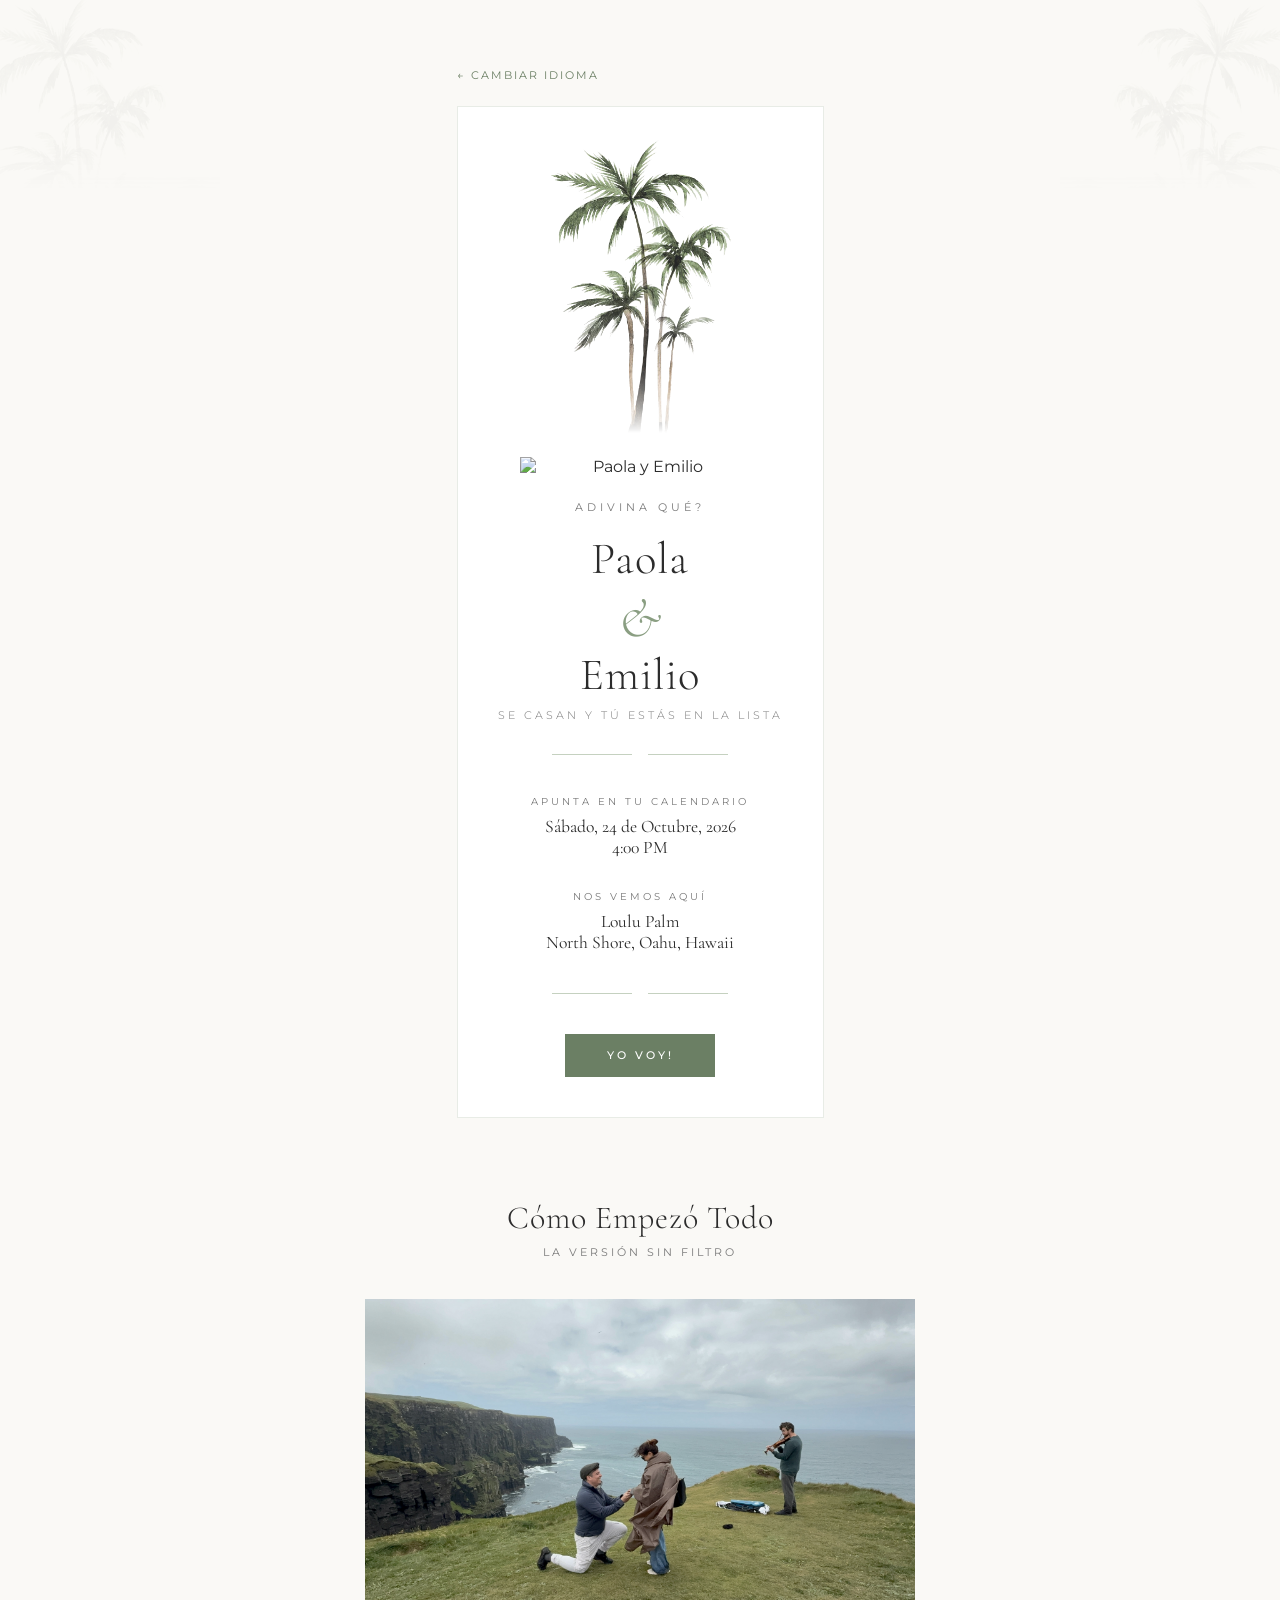
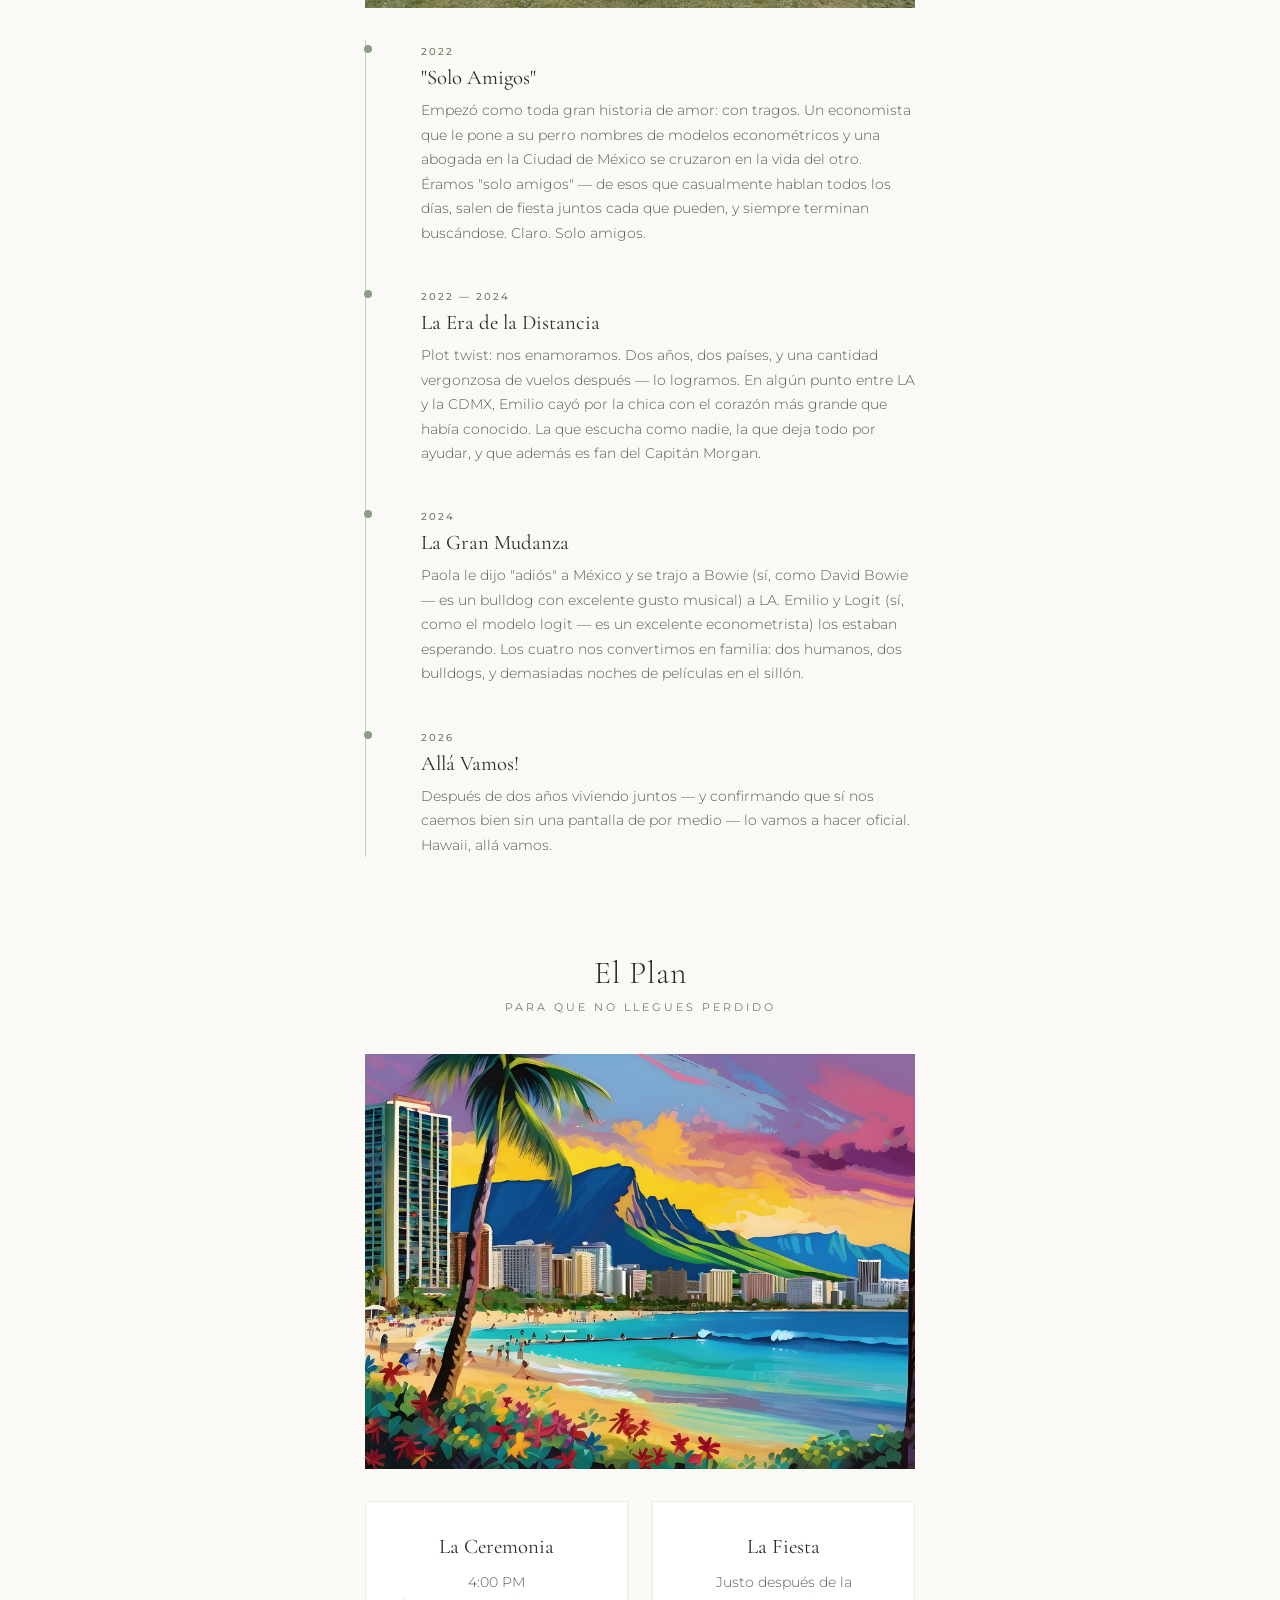
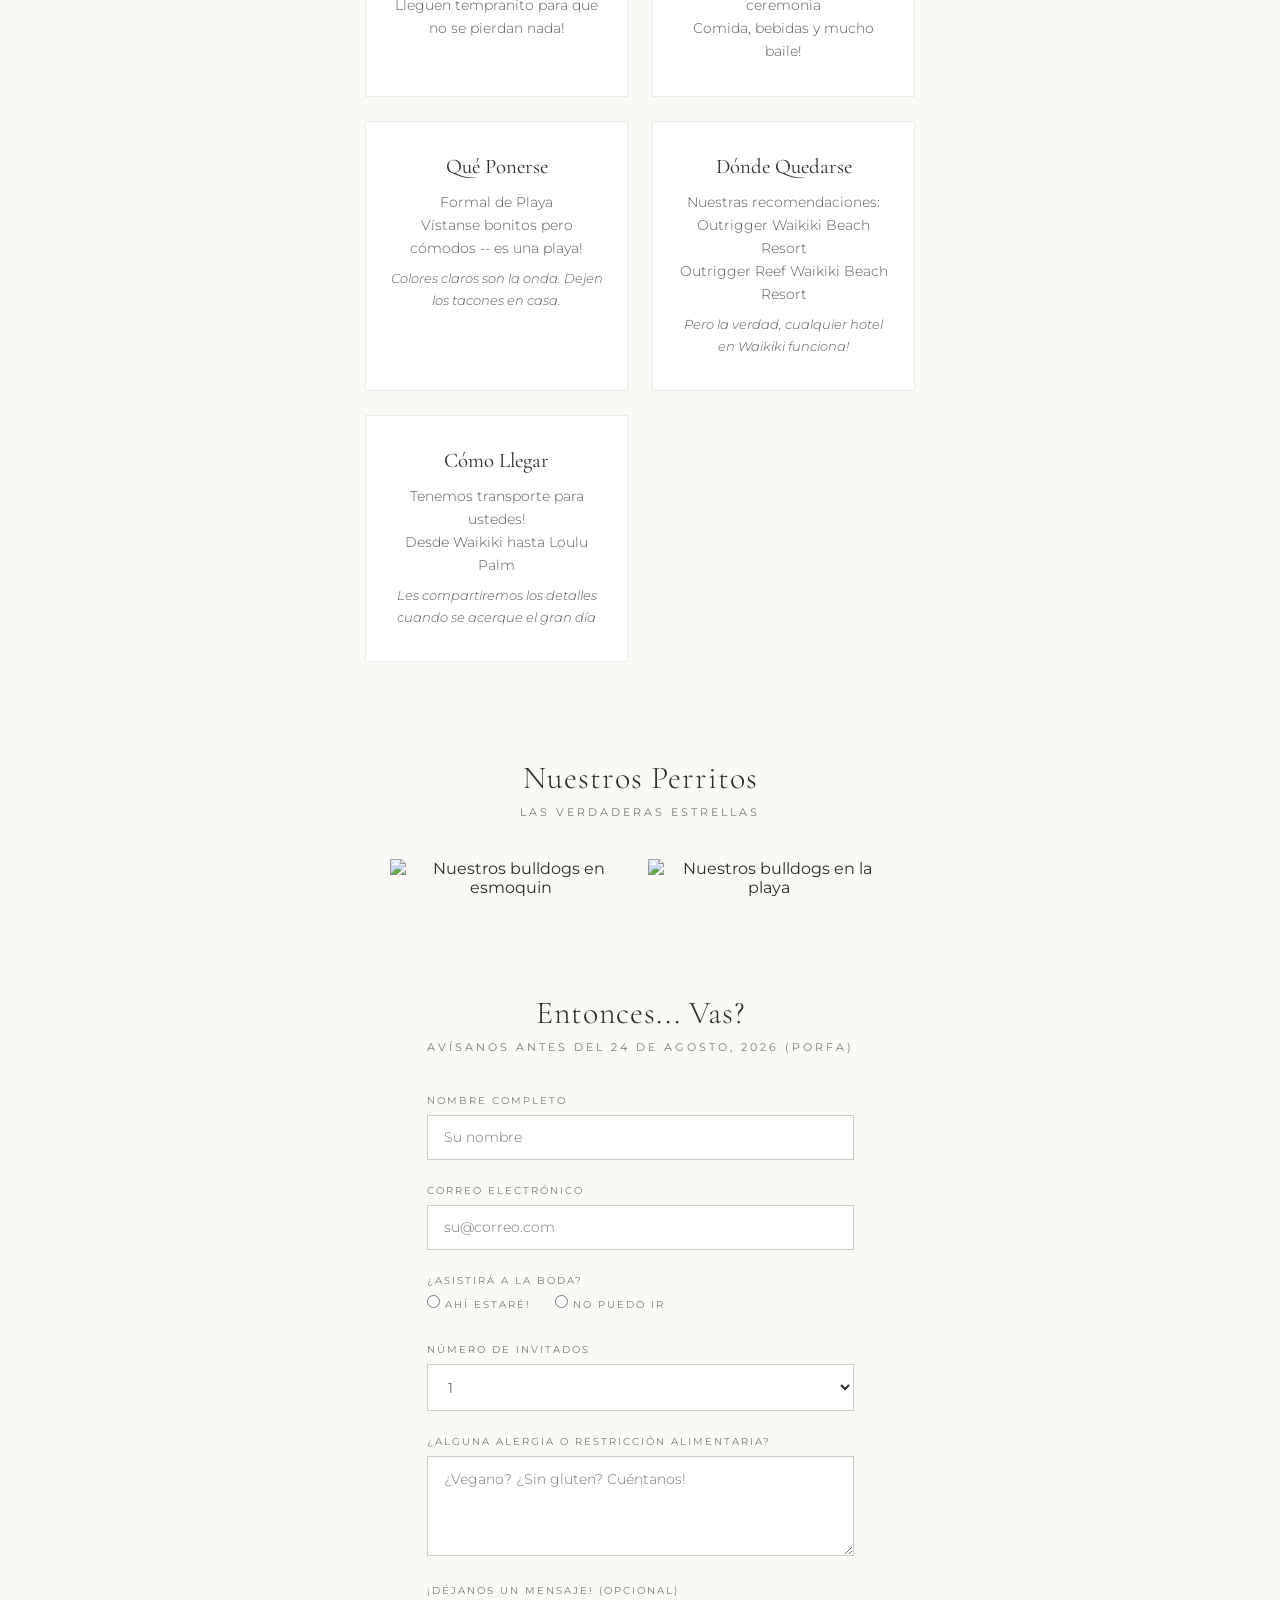
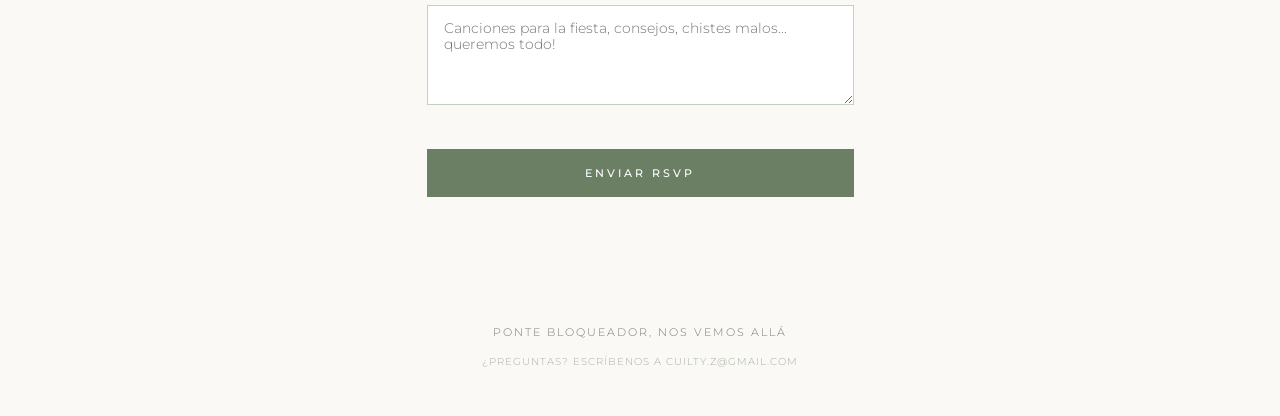
==== invitation-es.html @ c58d949c "Wedding invitation: minimalist watercolor palm redesign with story content - Redesigned all pages wi" ====
<!DOCTYPE html>
<html lang="es">
<head>
    <meta charset="UTF-8">
    <meta name="viewport" content="width=device-width, initial-scale=1.0">
    <title>Paola & Emilio - Invitación de Boda</title>
    <link rel="stylesheet" href="styles.css">
</head>
<body class="invitation-page">

    <!-- Hero Section -->
    <section class="hero">
        <div class="container">
            <a href="index.html" class="back-link">&#8592; Cambiar Idioma</a>

            <div class="invitation-card fade-in">
                <!-- Watercolor Palm Trees -->
                <div class="palm-header">
                    <img src="photos/palm-header.png" alt="" aria-hidden="true">
                </div>

                <div class="hero-photo">
                    <img src="photos/couple-hero.JPG" alt="Paola y Emilio">
                </div>

                <p class="prelude">Adivina qué?</p>

                <h1 class="names">
                    <span class="names-first">Paola</span>
                    <span class="names-ampersand">&</span>
                    <span class="names-second">Emilio</span>
                </h1>

                <p class="invite-text">se casan y tú estás en la lista</p>

                <div class="divider">
                    <span></span>
                    <span></span>
                </div>

                <div class="detail-card-inline">
                    <h3>Apunta en tu Calendario</h3>
                    <p>Sábado, 24 de Octubre, 2026</p>
                    <p>4:00 PM</p>
                </div>

                <div class="detail-card-inline">
                    <h3>Nos Vemos Aquí</h3>
                    <p>Loulu Palm</p>
                    <p>North Shore, Oahu, Hawaii</p>
                </div>

                <div class="divider">
                    <span></span>
                    <span></span>
                </div>

                <a href="#rsvp" class="btn btn-primary" style="margin-top: 1rem;">Yo voy!</a>
            </div>
        </div>
    </section>

    <!-- Our Story Section -->
    <section class="section" id="story">
        <h2 class="section-title">Cómo Empezó Todo</h2>
        <div class="section-subtitle">La Versión Sin Filtro</div>
        <div class="section-photo fade-in">
            <img src="photos/proposal-wide.JPG" alt="La Propuesta" loading="lazy">
        </div>
        <div class="story-container fade-in">
            <div class="story-timeline">
                <div class="story-item">
                    <span class="story-date">2022</span>
                    <h3>"Solo Amigos"</h3>
                    <p>Empezó como toda gran historia de amor: con tragos. Un economista que le pone a su perro nombres de modelos econométricos y una abogada en la Ciudad de México se cruzaron en la vida del otro. Éramos "solo amigos" — de esos que casualmente hablan todos los días, salen de fiesta juntos cada que pueden, y siempre terminan buscándose. Claro. Solo amigos.</p>
                </div>
                <div class="story-item">
                    <span class="story-date">2022 — 2024</span>
                    <h3>La Era de la Distancia</h3>
                    <p>Plot twist: nos enamoramos. Dos años, dos países, y una cantidad vergonzosa de vuelos después — lo logramos. En algún punto entre LA y la CDMX, Emilio cayó por la chica con el corazón más grande que había conocido. La que escucha como nadie, la que deja todo por ayudar, y que además es fan del Capitán Morgan.</p>
                </div>
                <div class="story-item">
                    <span class="story-date">2024</span>
                    <h3>La Gran Mudanza</h3>
                    <p>Paola le dijo "adiós" a México y se trajo a Bowie (sí, como David Bowie — es un bulldog con excelente gusto musical) a LA. Emilio y Logit (sí, como el modelo logit — es un excelente econometrista) los estaban esperando. Los cuatro nos convertimos en familia: dos humanos, dos bulldogs, y demasiadas noches de películas en el sillón.</p>
                </div>
                <div class="story-item">
                    <span class="story-date">2026</span>
                    <h3>Allá Vamos!</h3>
                    <p>Después de dos años viviendo juntos — y confirmando que sí nos caemos bien sin una pantalla de por medio — lo vamos a hacer oficial. Hawaii, allá vamos.</p>
                </div>
            </div>
        </div>
    </section>

    <!-- Details Section -->
    <section class="section" id="details">
        <h2 class="section-title">El Plan</h2>
        <div class="section-subtitle">Para Que No Llegues Perdido</div>
        <div class="section-photo fade-in">
            <img src="photos/waikiki-art.jpg" alt="Playa de Waikiki" loading="lazy">
        </div>

        <div class="details-grid">
            <div class="detail-card fade-in">
                <h3>La Ceremonia</h3>
                <p>4:00 PM</p>
                <p>Lleguen tempranito para que no se pierdan nada!</p>
            </div>

            <div class="detail-card fade-in">
                <h3>La Fiesta</h3>
                <p>Justo después de la ceremonia</p>
                <p>Comida, bebidas y mucho baile!</p>
            </div>

            <div class="detail-card fade-in">
                <h3>Qué Ponerse</h3>
                <p>Formal de Playa</p>
                <p>Vístanse bonitos pero cómodos -- es una playa!</p>
                <p style="margin-top: 0.5rem; font-style: italic; font-size: 0.8rem;">Colores claros son la onda. Dejen los tacones en casa.</p>
            </div>

            <div class="detail-card fade-in">
                <h3>Dónde Quedarse</h3>
                <p>Nuestras recomendaciones:</p>
                <p>Outrigger Waikiki Beach Resort</p>
                <p>Outrigger Reef Waikiki Beach Resort</p>
                <p style="margin-top: 0.5rem; font-style: italic; font-size: 0.8rem;">Pero la verdad, cualquier hotel en Waikiki funciona!</p>
            </div>

            <div class="detail-card fade-in">
                <h3>Cómo Llegar</h3>
                <p>Tenemos transporte para ustedes!</p>
                <p>Desde Waikiki hasta Loulu Palm</p>
                <p style="margin-top: 0.5rem; font-style: italic; font-size: 0.8rem;">Les compartiremos los detalles cuando se acerque el gran día</p>
            </div>
        </div>
    </section>

    <!-- Fur Babies Section -->
    <section class="section dogs-section" id="furbabies">
        <h2 class="section-title">Nuestros Perritos</h2>
        <div class="section-subtitle">Las Verdaderas Estrellas</div>
        <div class="dogs-grid fade-in">
            <div class="dogs-photo">
                <img src="photos/dogs-tuxedos.PNG" alt="Nuestros bulldogs en esmoquin" loading="lazy">
            </div>
            <div class="dogs-photo">
                <img src="photos/dogs-beach.PNG" alt="Nuestros bulldogs en la playa" loading="lazy">
            </div>
        </div>
    </section>

    <!-- RSVP Section -->
    <section class="section" id="rsvp">
        <h2 class="section-title">Entonces... Vas?</h2>
        <div class="section-subtitle">Avísanos antes del 24 de Agosto, 2026 (porfa)</div>

        <form class="rsvp-form fade-in" action="#" method="POST">
            <div class="form-group">
                <label for="name">Nombre Completo</label>
                <input type="text" id="name" name="name" required placeholder="Su nombre">
            </div>

            <div class="form-group">
                <label for="email">Correo Electrónico</label>
                <input type="email" id="email" name="email" required placeholder="su@correo.com">
            </div>

            <div class="form-group">
                <label>¿Asistirá a la boda?</label>
                <div class="radio-group">
                    <label class="radio-option">
                        <input type="radio" name="attending" value="yes" required>
                        <span>Ahí estaré!</span>
                    </label>
                    <label class="radio-option">
                        <input type="radio" name="attending" value="no" required>
                        <span>No puedo ir</span>
                    </label>
                </div>
            </div>

            <div class="form-group">
                <label for="guests">Número de Invitados</label>
                <select id="guests" name="guests">
                    <option value="1">1</option>
                    <option value="2">2</option>
                    <option value="3">3</option>
                    <option value="4">4</option>
                </select>
            </div>

            <div class="form-group">
                <label for="dietary">¿Alguna alergia o restricción alimentaria?</label>
                <textarea id="dietary" name="dietary" placeholder="¿Vegano? ¿Sin gluten? Cuéntanos!"></textarea>
            </div>

            <div class="form-group">
                <label for="message">¡Déjanos un mensaje! (Opcional)</label>
                <textarea id="message" name="message" placeholder="Canciones para la fiesta, consejos, chistes malos... queremos todo!"></textarea>
            </div>

            <button type="submit" class="btn btn-primary btn-submit">Enviar RSVP</button>
        </form>
    </section>

    <!-- Footer -->
    <footer class="footer" style="padding: 3rem 2rem;">
        <p>Ponte bloqueador, nos vemos allá</p>
        <p style="margin-top: 1rem; font-size: 0.65rem; opacity: 0.6; letter-spacing: 1px;">
            ¿Preguntas? Escríbenos a <a href="mailto:cuilty.z@gmail.com">cuilty.z@gmail.com</a>
        </p>
    </footer>

    <script>
        // Smooth scroll for anchor links
        document.querySelectorAll('a[href^="#"]').forEach(anchor => {
            anchor.addEventListener('click', function (e) {
                e.preventDefault();
                document.querySelector(this.getAttribute('href')).scrollIntoView({
                    behavior: 'smooth'
                });
            });
        });

        // Fade in animation on scroll
        const observerOptions = {
            threshold: 0.1,
            rootMargin: '0px 0px -50px 0px'
        };

        const observer = new IntersectionObserver((entries) => {
            entries.forEach(entry => {
                if (entry.isIntersecting) {
                    entry.target.style.animationDelay = '0.2s';
                    entry.target.classList.add('fade-in');
                }
            });
        }, observerOptions);

        document.querySelectorAll('.detail-card, .rsvp-form, .dogs-grid, .section-photo, .story-container').forEach(el => {
            observer.observe(el);
        });
    </script>
</body>
</html>
---- styles.css ----
/* ========================================
   Wedding Invitation - Minimalist Watercolor Palm
   Hawaii Wedding | Soft Sage & White
   Inspired by elegant watercolor palm invitation
   ======================================== */

@import url('https://fonts.googleapis.com/css2?family=Cormorant+Garamond:ital,wght@0,300;0,400;0,500;0,600;1,300;1,400&family=Montserrat:wght@300;400;500&family=Libre+Bodoni:ital,wght@0,400;0,700;1,400&display=swap');

:root {
    --white: #ffffff;
    --cream: #faf9f6;
    --sage-lightest: #e8ede6;
    --sage-light: #c5d1c0;
    --sage: #8a9e82;
    --sage-dark: #6b7f64;
    --sage-darker: #4a5d44;
    --text-primary: #2c2c2c;
    --text-secondary: #5a5a5a;
    --text-light: #7a7a7a;
    --gold: #c4a96a;
    --gold-light: #d4be8a;
    --border-light: rgba(138, 158, 130, 0.2);
}

* {
    margin: 0;
    padding: 0;
    box-sizing: border-box;
}

html {
    scroll-behavior: smooth;
}

body {
    font-family: 'Montserrat', sans-serif;
    background: var(--cream);
    min-height: 100vh;
    display: flex;
    flex-direction: column;
    align-items: center;
    justify-content: center;
    padding: 2rem;
    position: relative;
    overflow-x: hidden;
    color: var(--text-primary);
}

/* ========================================
   Landing Page Styles
   ======================================== */

.container {
    width: 100%;
    max-width: 550px;
    z-index: 1;
}

/* Invitation Card */
.invitation-card {
    background: var(--white);
    padding: 3rem 2.5rem 2.5rem;
    text-align: center;
    position: relative;
    border: 1px solid var(--border-light);
}

/* Watercolor Palm Tree Header - real image */
.palm-header {
    margin: -3rem -2.5rem 1.5rem -2.5rem;
    padding: 0;
    text-align: center;
    position: relative;
    overflow: hidden;
    pointer-events: none;
}

.palm-header img {
    width: 75%;
    max-width: 340px;
    height: auto;
    display: block;
    margin: 0 auto;
    opacity: 0.85;
}

/* Decorative Top (legacy - hidden) */
.decorative-top {
    display: none;
}

/* Background palm decorations for invitation pages */
body.invitation-page::before,
body.invitation-page::after {
    content: '';
    position: fixed;
    top: -5%;
    width: 280px;
    height: 380px;
    pointer-events: none;
    z-index: 0;
    background-size: contain;
    background-repeat: no-repeat;
    opacity: 0.12;
}

body.invitation-page::before {
    left: -60px;
    background-image: url('photos/palm-light.png');
    background-position: left top;
}

body.invitation-page::after {
    right: -60px;
    background-image: url('photos/palm-light-mirror.png');
    background-position: right top;
}

/* Typography */
.prelude {
    font-family: 'Montserrat', sans-serif;
    font-size: 0.7rem;
    color: var(--text-light);
    letter-spacing: 4px;
    text-transform: uppercase;
    margin-bottom: 1.2rem;
    font-weight: 400;
}

.names {
    font-family: 'Cormorant Garamond', serif;
    font-size: 2.8rem;
    font-weight: 300;
    color: var(--text-primary);
    margin-bottom: 0.3rem;
    line-height: 1.2;
    letter-spacing: 1px;
}

.names-first,
.names-second {
    display: block;
    font-family: 'Cormorant Garamond', serif;
    font-size: 2.8rem;
    font-weight: 300;
    color: var(--text-primary);
    line-height: 1.2;
    letter-spacing: 1px;
}

.names-ampersand {
    display: block;
    font-family: 'Cormorant Garamond', serif;
    font-size: 3.5rem;
    font-weight: 300;
    color: var(--sage);
    line-height: 1;
    margin: 0.2rem 0;
    font-style: italic;
}

.invite-text {
    font-family: 'Montserrat', sans-serif;
    font-size: 0.7rem;
    color: var(--text-light);
    letter-spacing: 3px;
    text-transform: uppercase;
    margin-bottom: 2rem;
    font-weight: 300;
    font-style: normal;
}

/* Location */
.location {
    display: flex;
    align-items: center;
    justify-content: center;
    gap: 0.5rem;
    margin-bottom: 0.5rem;
}

.location-icon {
    display: none;
}

.location p {
    font-family: 'Montserrat', sans-serif;
    font-size: 0.7rem;
    color: var(--text-light);
    font-weight: 400;
    letter-spacing: 3px;
    text-transform: uppercase;
}

/* Date display - large style */
.date-display {
    text-align: center;
    margin: 1.5rem 0;
}

.date-day {
    font-family: 'Cormorant Garamond', serif;
    font-size: 4rem;
    font-weight: 300;
    color: var(--text-primary);
    line-height: 1;
}

.date-month-year {
    font-family: 'Montserrat', sans-serif;
    font-size: 0.75rem;
    color: var(--text-light);
    letter-spacing: 4px;
    text-transform: uppercase;
    font-weight: 400;
    margin-top: 0.3rem;
}

.date p {
    font-family: 'Montserrat', sans-serif;
    font-size: 0.75rem;
    color: var(--text-light);
    letter-spacing: 3px;
    text-transform: uppercase;
    margin-bottom: 1.5rem;
}

/* Divider */
.divider {
    display: flex;
    align-items: center;
    justify-content: center;
    gap: 1rem;
    margin: 1.5rem 0;
}

.divider span:first-child,
.divider span:last-child {
    flex: 1;
    height: 1px;
    background: var(--sage-light);
    max-width: 80px;
}

.hibiscus {
    color: var(--sage);
    font-size: 0.8rem;
}

/* Language Prompts */
.language-prompt,
.language-prompt-es {
    font-family: 'Montserrat', sans-serif;
    font-size: 0.7rem;
    color: var(--text-light);
    margin-bottom: 0.25rem;
    letter-spacing: 2px;
    text-transform: uppercase;
}

.language-prompt-es {
    font-style: italic;
    text-transform: none;
    letter-spacing: 1px;
    font-size: 0.75rem;
    margin-bottom: 1.5rem;
    opacity: 0.7;
}

/* Buttons */
.language-buttons {
    display: flex;
    gap: 1rem;
    justify-content: center;
    flex-wrap: wrap;
}

.btn {
    display: inline-flex;
    align-items: center;
    justify-content: center;
    padding: 0.85rem 2.5rem;
    border-radius: 0;
    text-decoration: none;
    font-family: 'Montserrat', sans-serif;
    font-size: 0.7rem;
    font-weight: 500;
    letter-spacing: 3px;
    text-transform: uppercase;
    transition: all 0.3s ease;
    min-width: 150px;
}

.btn-primary {
    background: var(--sage-dark);
    color: var(--white);
    border: 1px solid var(--sage-dark);
}

.btn-primary:hover {
    background: var(--sage-darker);
    border-color: var(--sage-darker);
}

.btn-secondary {
    background: var(--white);
    color: var(--sage-dark);
    border: 1px solid var(--sage-dark);
}

.btn-secondary:hover {
    background: var(--sage-dark);
    color: var(--white);
}

/* Footer */
.footer {
    margin-top: 2rem;
    text-align: center;
    z-index: 1;
}

.footer p {
    font-family: 'Montserrat', sans-serif;
    font-size: 0.7rem;
    color: var(--text-light);
    letter-spacing: 2px;
    text-transform: uppercase;
    font-weight: 300;
}

.footer a {
    color: var(--sage-dark);
    text-decoration: none;
    transition: color 0.3s ease;
}

.footer a:hover {
    color: var(--text-primary);
}

/* ========================================
   Invitation Page Styles
   ======================================== */

/* Full-page invitation body override */
body.invitation-page {
    justify-content: flex-start;
    padding: 0;
    background: var(--cream);
}

body.invitation-page .container {
    max-width: 700px;
    padding: 2rem;
    position: relative;
    z-index: 1;
}

body.invitation-page .section {
    position: relative;
    z-index: 1;
}

body.invitation-page .footer {
    position: relative;
    z-index: 1;
}

/* Hero Section */
.hero {
    min-height: auto;
    display: flex;
    align-items: center;
    justify-content: center;
    padding: 2rem 2rem 0;
}

/* Section Styles */
.section {
    padding: 3rem 2rem;
    max-width: 700px;
    margin: 0 auto;
}

.section-title {
    font-family: 'Cormorant Garamond', serif;
    font-size: 2rem;
    color: var(--text-primary);
    text-align: center;
    margin-bottom: 0.5rem;
    font-weight: 300;
    letter-spacing: 1px;
}

.section-subtitle {
    font-family: 'Montserrat', sans-serif;
    font-size: 0.7rem;
    color: var(--text-light);
    text-align: center;
    letter-spacing: 3px;
    text-transform: uppercase;
    margin-bottom: 2.5rem;
}

/* Palm divider between sections */
.section-divider {
    text-align: center;
    margin: 1rem auto 2rem;
    opacity: 0.3;
}

.section-divider svg {
    width: 60px;
    height: auto;
}

/* Details Grid */
.details-grid {
    display: grid;
    grid-template-columns: repeat(auto-fit, minmax(250px, 1fr));
    gap: 1.5rem;
    margin-top: 2rem;
}

.detail-card {
    background: var(--white);
    padding: 2rem 1.5rem;
    text-align: center;
    border: 1px solid var(--border-light);
    transition: transform 0.3s ease;
}

.detail-card:hover {
    transform: translateY(-2px);
}

.detail-card h3 {
    font-family: 'Cormorant Garamond', serif;
    font-size: 1.3rem;
    color: var(--text-primary);
    margin-bottom: 0.75rem;
    font-weight: 400;
}

.detail-card p {
    color: var(--text-secondary);
    font-size: 0.85rem;
    line-height: 1.7;
    font-weight: 300;
}

/* Inline detail cards (hero area) */
.detail-card-inline {
    border: none;
    box-shadow: none;
    padding: 1rem;
    background: transparent;
}

.detail-card-inline h3 {
    font-family: 'Montserrat', sans-serif;
    font-size: 0.65rem;
    color: var(--text-light);
    letter-spacing: 3px;
    text-transform: uppercase;
    font-weight: 400;
    margin-bottom: 0.5rem;
}

.detail-card-inline p {
    font-family: 'Cormorant Garamond', serif;
    font-size: 1.1rem;
    color: var(--text-primary);
    font-weight: 400;
}

/* RSVP Form */
.rsvp-form {
    max-width: 450px;
    margin: 0 auto;
}

.form-group {
    margin-bottom: 1.5rem;
}

.form-group label {
    display: block;
    font-family: 'Montserrat', sans-serif;
    font-size: 0.65rem;
    color: var(--text-light);
    margin-bottom: 0.5rem;
    text-transform: uppercase;
    letter-spacing: 2px;
    font-weight: 400;
}

.form-group input,
.form-group select,
.form-group textarea {
    width: 100%;
    padding: 0.85rem 1rem;
    border: 1px solid var(--sage-light);
    border-radius: 0;
    font-family: 'Montserrat', sans-serif;
    font-size: 0.85rem;
    color: var(--text-primary);
    background: var(--white);
    transition: border-color 0.3s ease;
    font-weight: 300;
}

.form-group input:focus,
.form-group select:focus,
.form-group textarea:focus {
    outline: none;
    border-color: var(--sage-dark);
}

.form-group textarea {
    min-height: 100px;
    resize: vertical;
}

/* Radio Buttons */
.radio-group {
    display: flex;
    gap: 1.5rem;
    margin-top: 0.5rem;
}

.radio-option {
    display: flex;
    align-items: center;
    gap: 0.5rem;
    cursor: pointer;
    font-size: 0.85rem;
    color: var(--text-secondary);
}

.radio-option input[type="radio"] {
    width: auto;
    accent-color: var(--sage-dark);
}

/* Submit Button */
.btn-submit {
    width: 100%;
    padding: 1rem;
    margin-top: 1rem;
    cursor: pointer;
    border: 1px solid var(--sage-dark);
    font-family: 'Montserrat', sans-serif;
}

/* Back Link */
.back-link {
    display: inline-flex;
    align-items: center;
    gap: 0.5rem;
    color: var(--sage-dark);
    text-decoration: none;
    font-size: 0.7rem;
    margin-bottom: 1.5rem;
    letter-spacing: 2px;
    text-transform: uppercase;
    transition: color 0.3s ease;
}

.back-link:hover {
    color: var(--text-primary);
}

/* ========================================
   Love Story Section
   ======================================== */

.story-container {
    max-width: 550px;
    margin: 0 auto;
}

.story-timeline {
    position: relative;
    padding-left: 2rem;
}

.story-timeline::before {
    content: '';
    position: absolute;
    left: 0;
    top: 0;
    bottom: 0;
    width: 1px;
    background: var(--sage-light);
}

.story-item {
    position: relative;
    padding-bottom: 2.5rem;
    padding-left: 1.5rem;
}

.story-item:last-child {
    padding-bottom: 0;
}

.story-item::before {
    content: '';
    position: absolute;
    left: -2.05rem;
    top: 0.3rem;
    width: 8px;
    height: 8px;
    background: var(--sage);
    border-radius: 50%;
}

.story-date {
    display: inline-block;
    font-family: 'Montserrat', sans-serif;
    font-size: 0.6rem;
    color: var(--sage-dark);
    padding: 0.2rem 0;
    margin-bottom: 0.3rem;
    font-weight: 500;
    letter-spacing: 2px;
    text-transform: uppercase;
}

.story-item h3 {
    font-family: 'Cormorant Garamond', serif;
    font-size: 1.3rem;
    color: var(--text-primary);
    margin-bottom: 0.5rem;
    font-weight: 400;
}

.story-item p {
    color: var(--text-secondary);
    font-size: 0.85rem;
    line-height: 1.8;
    font-weight: 300;
    font-style: normal;
}

/* ========================================
   Photos
   ======================================== */

/* Hero Photo */
.hero-photo {
    max-width: 240px;
    margin: 0 auto 1.5rem;
    overflow: hidden;
}

.hero-photo img {
    width: 100%;
    height: auto;
    display: block;
    filter: saturate(0.85);
}

/* Section Photo */
.section-photo {
    max-width: 550px;
    margin: 0 auto 2rem;
    overflow: hidden;
}

.section-photo img {
    width: 100%;
    height: auto;
    display: block;
    filter: saturate(0.85);
}

/* Dogs Section */
.dogs-section {
    text-align: center;
}

.dogs-grid {
    display: grid;
    grid-template-columns: 1fr 1fr;
    gap: 1rem;
    max-width: 500px;
    margin: 0 auto;
}

.dogs-photo {
    overflow: hidden;
}

.dogs-photo img {
    width: 100%;
    height: auto;
    display: block;
    filter: saturate(0.85);
}

/* ========================================
   Animations
   ======================================== */

.fade-in {
    opacity: 0;
    transform: translateY(15px);
    animation: fadeInUp 0.8s ease forwards;
}

@keyframes fadeInUp {
    to {
        opacity: 1;
        transform: translateY(0);
    }
}

/* Gentle float for decorative elements */
@keyframes gentleFloat {
    0%, 100% {
        transform: translateY(0);
    }
    50% {
        transform: translateY(-5px);
    }
}

/* ========================================
   Responsive
   ======================================== */

@media (max-width: 600px) {
    body {
        padding: 1rem;
    }

    .invitation-card {
        padding: 2rem 1.5rem 2rem;
    }

    .palm-header {
        margin: -2rem -1.5rem 1.5rem -1.5rem;
    }

    .names,
    .names-first,
    .names-second {
        font-size: 2rem;
    }

    .names-ampersand {
        font-size: 2.5rem;
    }

    .date-day {
        font-size: 3rem;
    }

    .language-buttons {
        flex-direction: column;
        align-items: center;
    }

    .btn {
        width: 100%;
        max-width: 200px;
    }

    .hero {
        padding: 1rem 1rem 0;
    }

    .section {
        padding: 2rem 1rem;
    }

    .section-title {
        font-size: 1.6rem;
    }

    .hero-photo {
        max-width: 180px;
    }

    .dogs-grid {
        gap: 0.75rem;
    }

    .story-timeline {
        padding-left: 1.5rem;
    }

    .story-item::before {
        left: -1.55rem;
        width: 6px;
        height: 6px;
    }

    .story-item {
        padding-left: 1rem;
    }

    .radio-group {
        flex-direction: column;
        gap: 0.75rem;
    }

    body.invitation-page::before,
    body.invitation-page::after {
        width: 150px;
        height: 200px;
        opacity: 0.08;
    }

    body.invitation-page::before {
        left: -40px;
    }

    body.invitation-page::after {
        right: -40px;
    }
}

/* ========================================
   Hide old tropical elements
   ======================================== */

.leaf {
    display: none;
}

.palm-decoration {
    display: none;
}
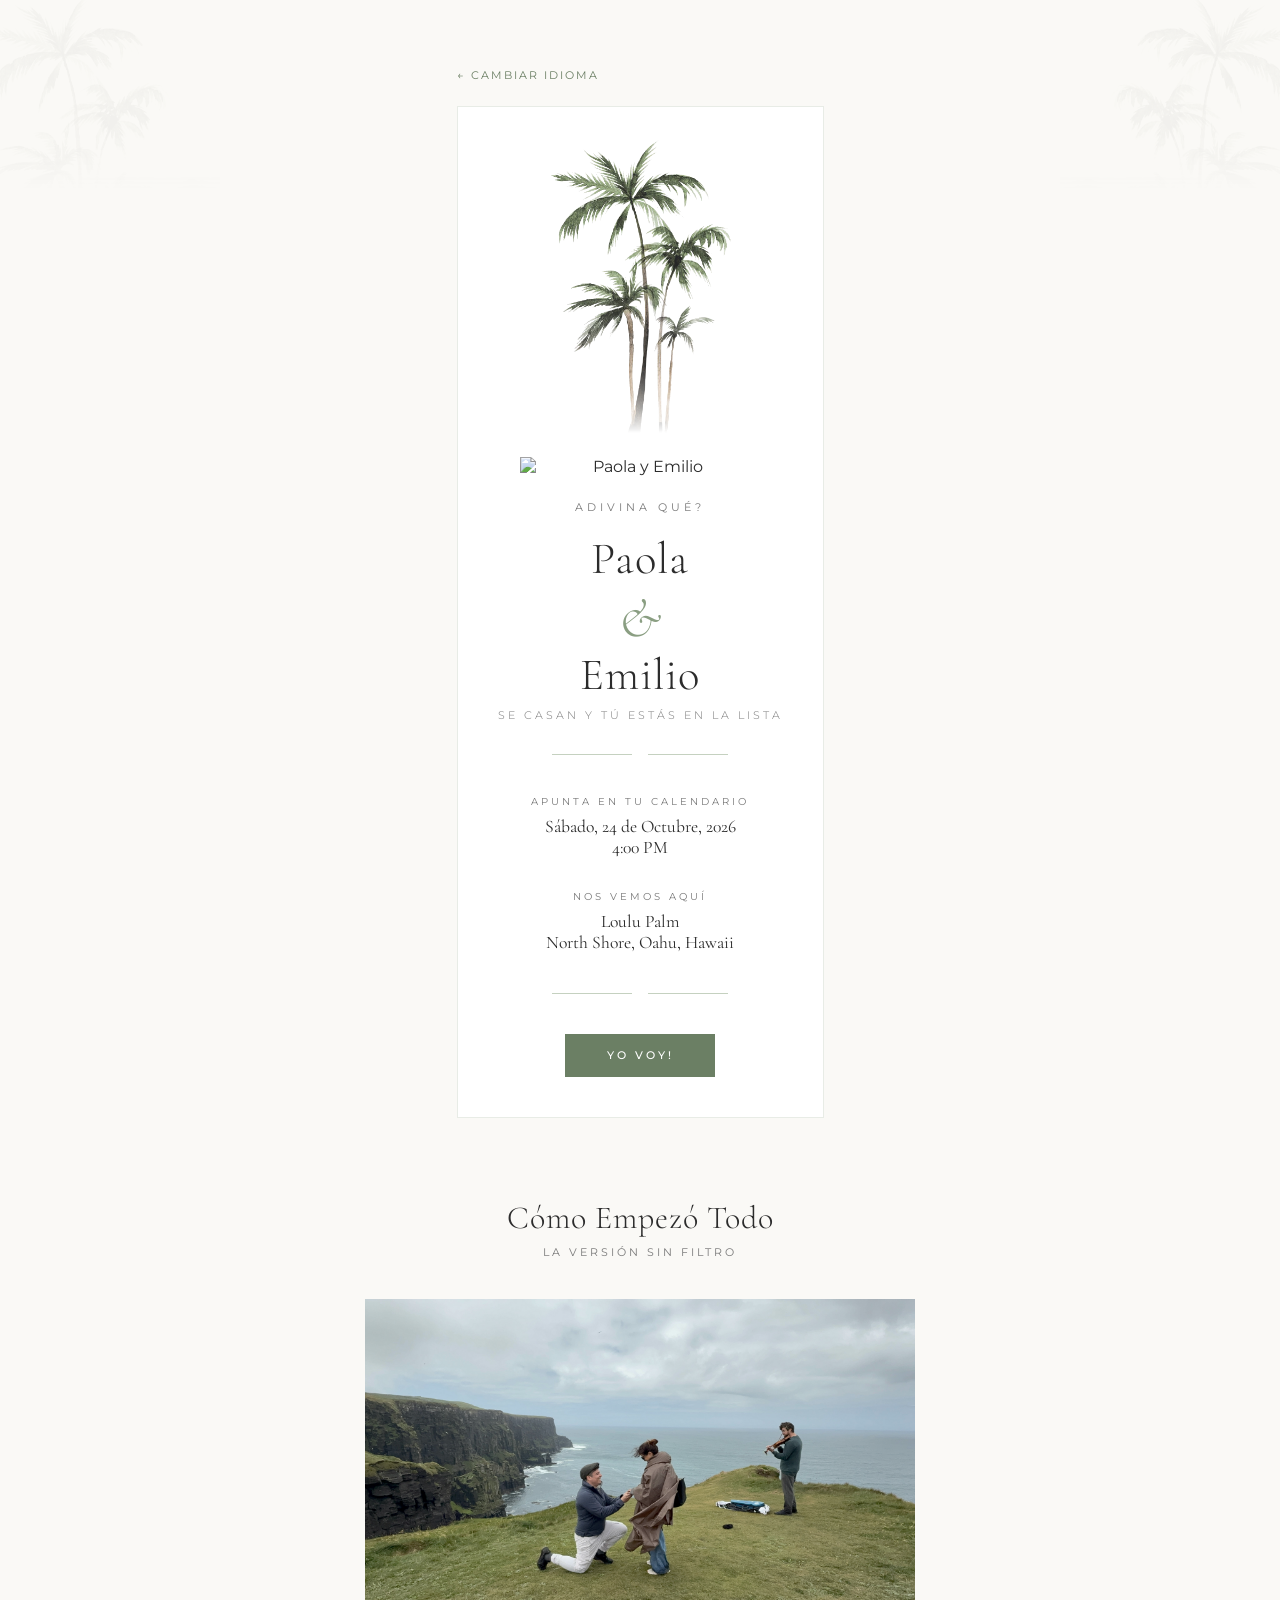
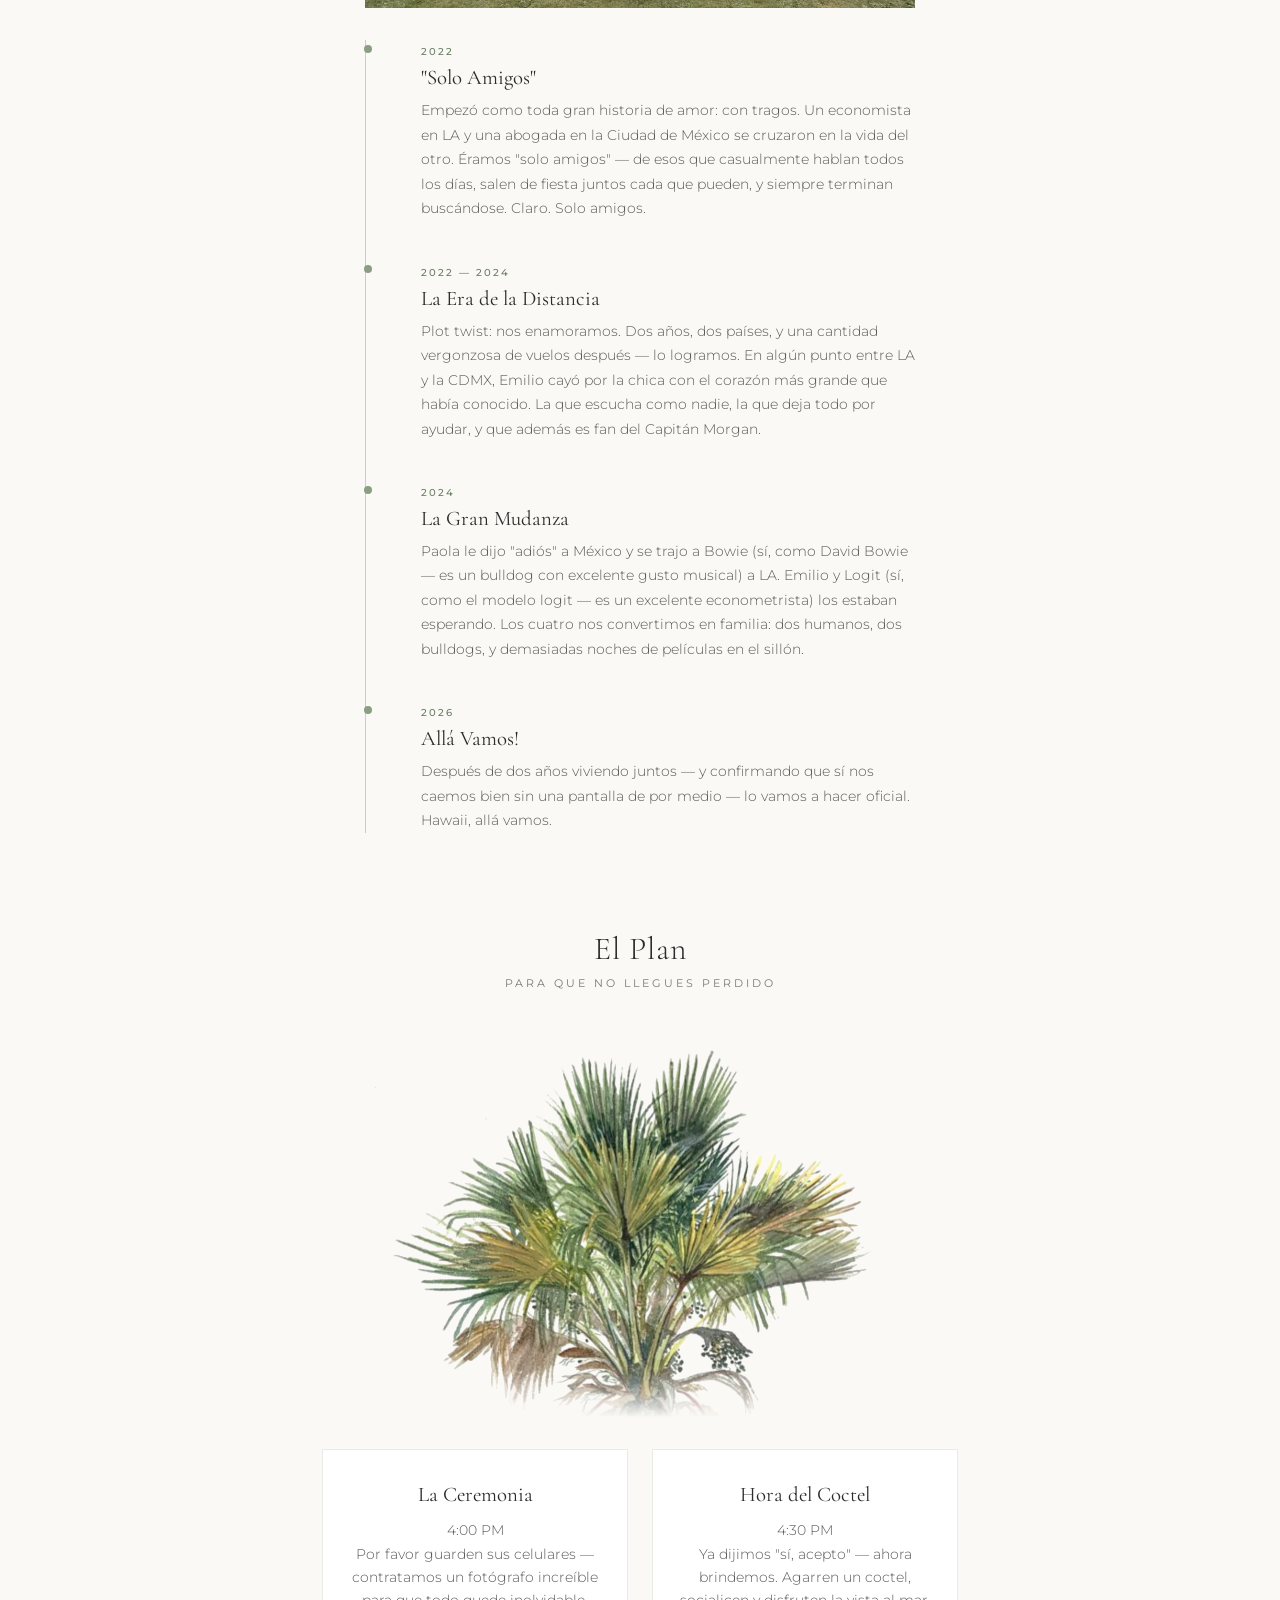
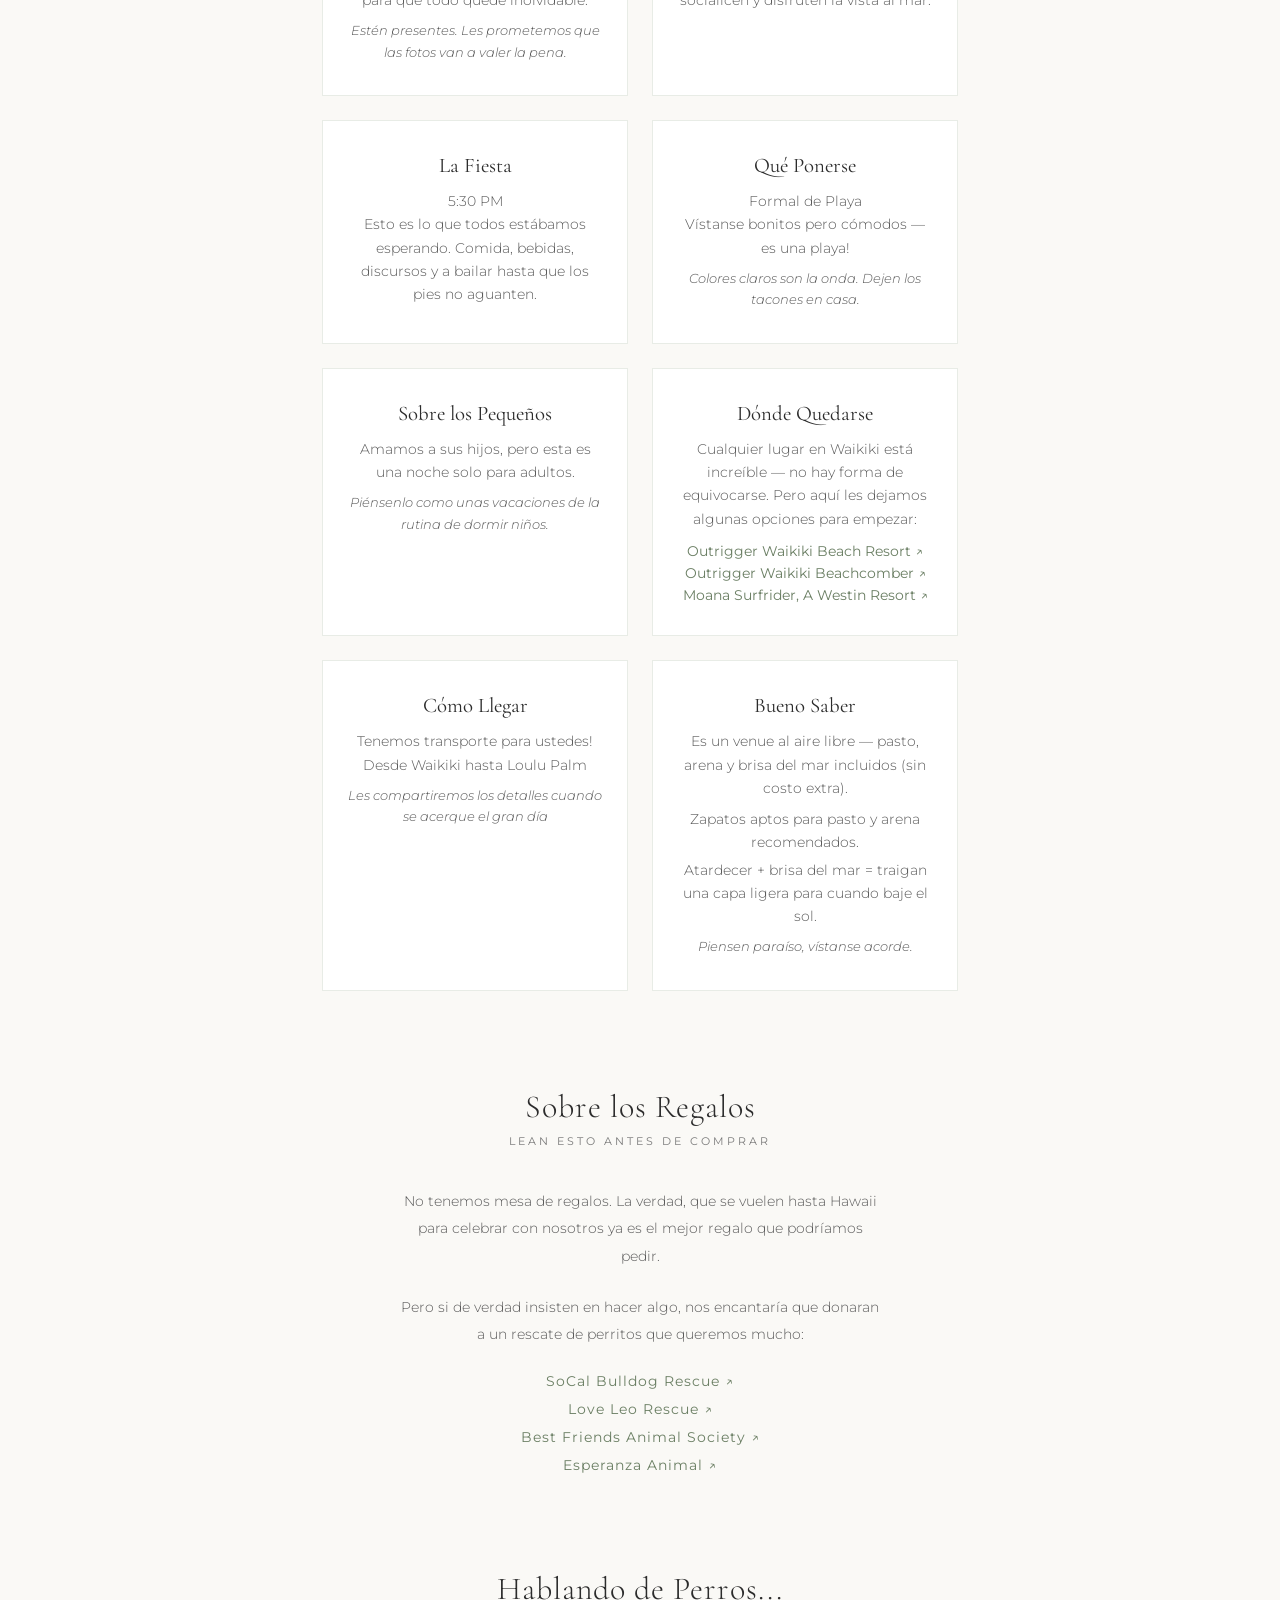
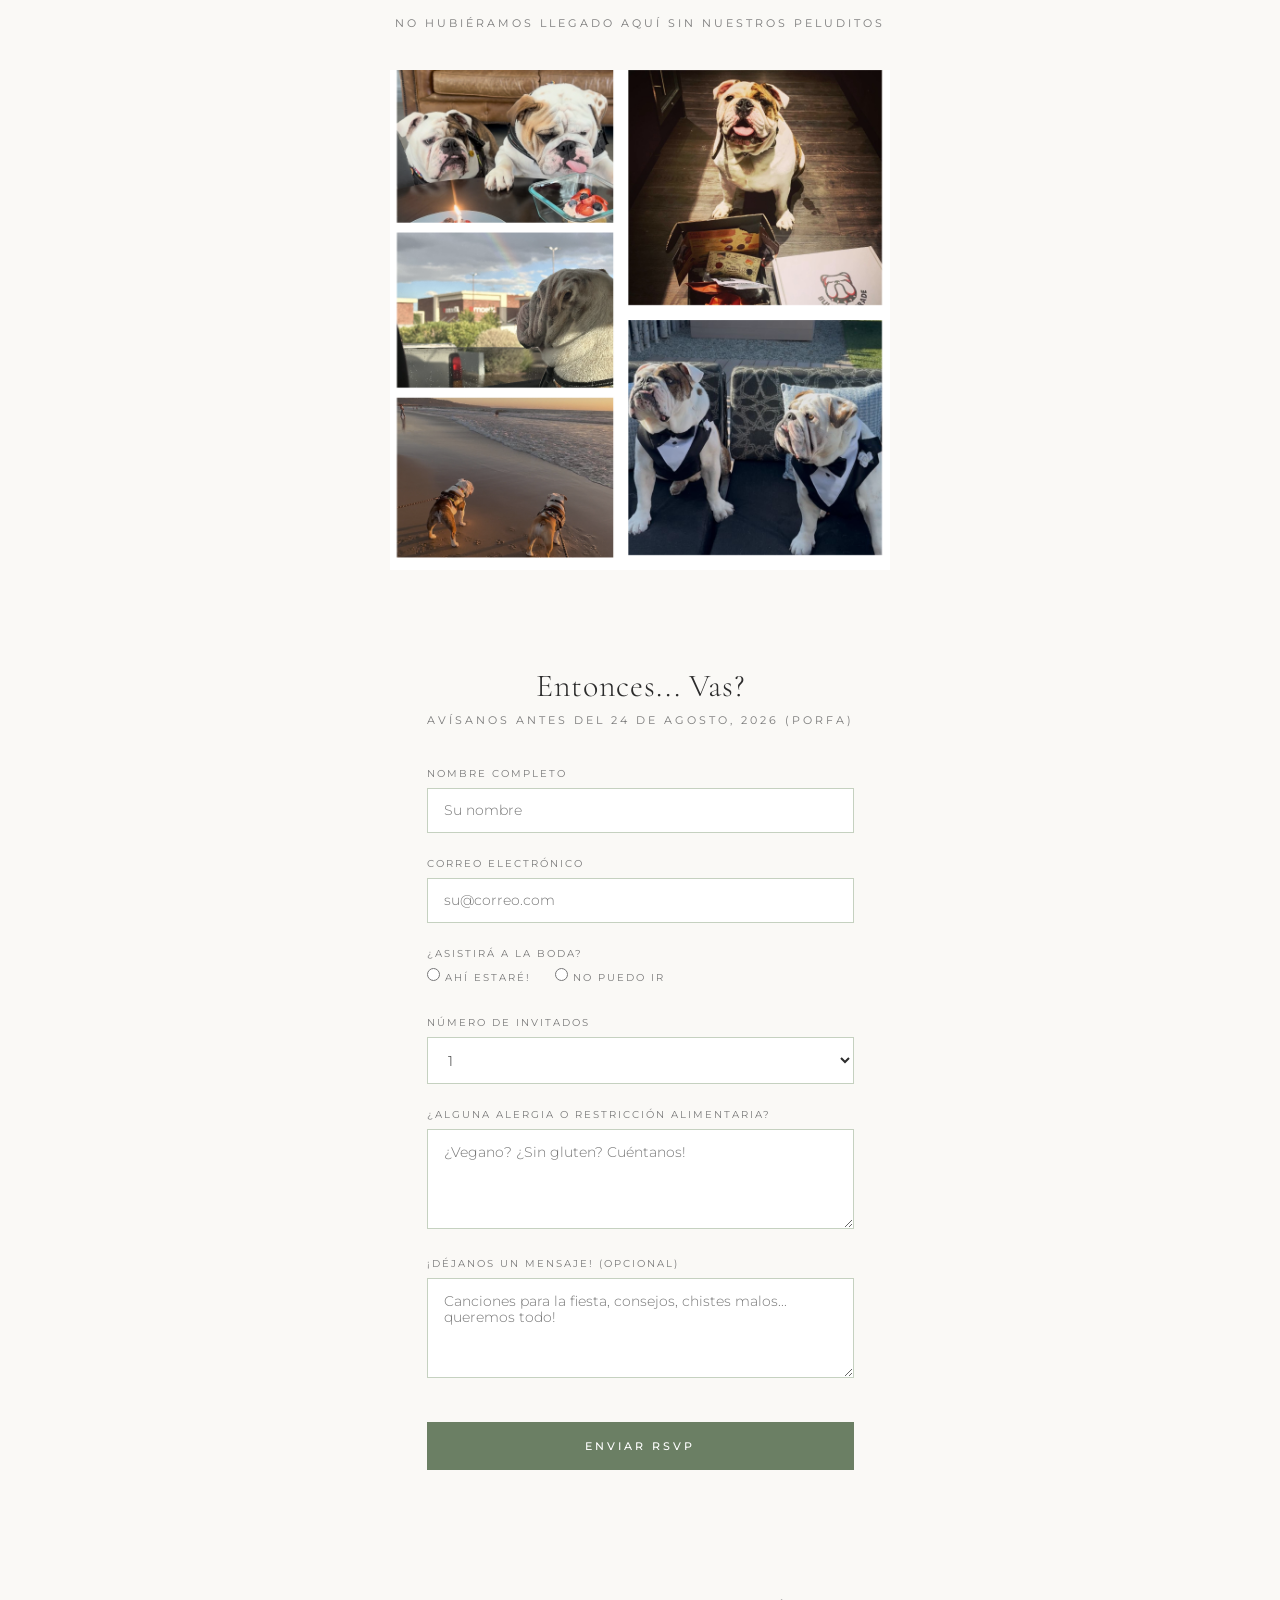
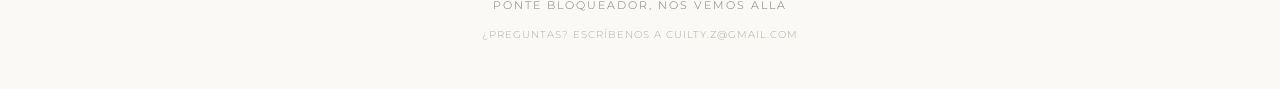
==== commit a0845e30: "Add RSVP Google Sheets integration, new photos, and content updates - Connect RSVP form to Google Sh" ====
--- a/invitation-es.html
+++ b/invitation-es.html
@@ -72,7 +72,7 @@
                 <div class="story-item">
                     <span class="story-date">2022</span>
                     <h3>"Solo Amigos"</h3>
-                    <p>Empezó como toda gran historia de amor: con tragos. Un economista que le pone a su perro nombres de modelos econométricos y una abogada en la Ciudad de México se cruzaron en la vida del otro. Éramos "solo amigos" — de esos que casualmente hablan todos los días, salen de fiesta juntos cada que pueden, y siempre terminan buscándose. Claro. Solo amigos.</p>
+                    <p>Empezó como toda gran historia de amor: con tragos. Un economista en LA y una abogada en la Ciudad de México se cruzaron en la vida del otro. Éramos "solo amigos" — de esos que casualmente hablan todos los días, salen de fiesta juntos cada que pueden, y siempre terminan buscándose. Claro. Solo amigos.</p>
                 </div>
                 <div class="story-item">
                     <span class="story-date">2022 — 2024</span>
@@ -98,35 +98,50 @@
         <h2 class="section-title">El Plan</h2>
         <div class="section-subtitle">Para Que No Llegues Perdido</div>
         <div class="section-photo fade-in">
-            <img src="photos/waikiki-art.jpg" alt="Playa de Waikiki" loading="lazy">
+            <img src="photos/palm-top.png" alt="Loulu Palm" loading="lazy">
         </div>
 
         <div class="details-grid">
             <div class="detail-card fade-in">
                 <h3>La Ceremonia</h3>
                 <p>4:00 PM</p>
-                <p>Lleguen tempranito para que no se pierdan nada!</p>
+                <p>Por favor guarden sus celulares — contratamos un fotógrafo increíble para que todo quede inolvidable.</p>
+                <p style="margin-top: 0.5rem; font-style: italic; font-size: 0.8rem;">Estén presentes. Les prometemos que las fotos van a valer la pena.</p>
+            </div>
+
+            <div class="detail-card fade-in">
+                <h3>Hora del Coctel</h3>
+                <p>4:30 PM</p>
+                <p>Ya dijimos "sí, acepto" — ahora brindemos. Agarren un coctel, socialicen y disfruten la vista al mar.</p>
             </div>
 
             <div class="detail-card fade-in">
                 <h3>La Fiesta</h3>
-                <p>Justo después de la ceremonia</p>
-                <p>Comida, bebidas y mucho baile!</p>
+                <p>5:30 PM</p>
+                <p>Esto es lo que todos estábamos esperando. Comida, bebidas, discursos y a bailar hasta que los pies no aguanten.</p>
             </div>
 
             <div class="detail-card fade-in">
                 <h3>Qué Ponerse</h3>
                 <p>Formal de Playa</p>
-                <p>Vístanse bonitos pero cómodos -- es una playa!</p>
+                <p>Vístanse bonitos pero cómodos — es una playa!</p>
                 <p style="margin-top: 0.5rem; font-style: italic; font-size: 0.8rem;">Colores claros son la onda. Dejen los tacones en casa.</p>
             </div>
 
             <div class="detail-card fade-in">
+                <h3>Sobre los Pequeños</h3>
+                <p>Amamos a sus hijos, pero esta es una noche solo para adultos.</p>
+                <p style="margin-top: 0.5rem; font-style: italic; font-size: 0.8rem;">Piénsenlo como unas vacaciones de la rutina de dormir niños.</p>
+            </div>
+
+            <div class="detail-card fade-in">
                 <h3>Dónde Quedarse</h3>
-                <p>Nuestras recomendaciones:</p>
-                <p>Outrigger Waikiki Beach Resort</p>
-                <p>Outrigger Reef Waikiki Beach Resort</p>
-                <p style="margin-top: 0.5rem; font-style: italic; font-size: 0.8rem;">Pero la verdad, cualquier hotel en Waikiki funciona!</p>
+                <p>Cualquier lugar en Waikiki está increíble — no hay forma de equivocarse. Pero aquí les dejamos algunas opciones para empezar:</p>
+                <div style="margin-top: 0.75rem; display: flex; flex-direction: column; gap: 0.4rem;">
+                    <a href="https://www.outrigger.com/hawaii/oahu/outrigger-waikiki-beach-resort" target="_blank" style="color: var(--sage-dark); text-decoration: none; font-size: 0.85rem; transition: color 0.3s ease;">Outrigger Waikiki Beach Resort &#8599;</a>
+                    <a href="https://www.outrigger.com/hawaii/oahu/outrigger-waikiki-beachcomber-hotel" target="_blank" style="color: var(--sage-dark); text-decoration: none; font-size: 0.85rem; transition: color 0.3s ease;">Outrigger Waikiki Beachcomber &#8599;</a>
+                    <a href="https://www.marriott.com/en-us/hotels/hnlwi-moana-surfrider-a-westin-resort-and-spa-waikiki-beach/overview/" target="_blank" style="color: var(--sage-dark); text-decoration: none; font-size: 0.85rem; transition: color 0.3s ease;">Moana Surfrider, A Westin Resort &#8599;</a>
+                </div>
             </div>
 
             <div class="detail-card fade-in">
@@ -135,19 +150,44 @@
                 <p>Desde Waikiki hasta Loulu Palm</p>
                 <p style="margin-top: 0.5rem; font-style: italic; font-size: 0.8rem;">Les compartiremos los detalles cuando se acerque el gran día</p>
             </div>
+
+            <div class="detail-card fade-in">
+                <h3>Bueno Saber</h3>
+                <p>Es un venue al aire libre — pasto, arena y brisa del mar incluidos (sin costo extra).</p>
+                <p style="margin-top: 0.5rem;">Zapatos aptos para pasto y arena recomendados.</p>
+                <p style="margin-top: 0.3rem;">Atardecer + brisa del mar = traigan una capa ligera para cuando baje el sol.</p>
+                <p style="margin-top: 0.5rem; font-style: italic; font-size: 0.8rem;">Piensen paraíso, vístanse acorde.</p>
+            </div>
+        </div>
+    </section>
+
+    <!-- Registry / Gifts Section -->
+    <section class="section" id="gifts">
+        <h2 class="section-title">Sobre los Regalos</h2>
+        <div class="section-subtitle">Lean Esto Antes de Comprar</div>
+        <div class="story-container fade-in" style="text-align: center;">
+            <p style="color: var(--text-secondary); font-size: 0.9rem; line-height: 1.9; font-weight: 300; max-width: 480px; margin: 0 auto;">
+                No tenemos mesa de regalos. La verdad, que se vuelen hasta Hawaii para celebrar con nosotros ya es el mejor regalo que podríamos pedir.
+            </p>
+            <p style="color: var(--text-secondary); font-size: 0.9rem; line-height: 1.9; font-weight: 300; max-width: 480px; margin: 1.5rem auto 0;">
+                Pero si de verdad insisten en hacer algo, nos encantaría que donaran a un rescate de perritos que queremos mucho:
+            </p>
+            <div style="margin-top: 1.5rem; display: flex; flex-direction: column; gap: 0.75rem; align-items: center;">
+                <a href="https://socalbulldogrescue.org/" target="_blank" style="color: var(--sage-dark); text-decoration: none; font-size: 0.85rem; font-weight: 400; letter-spacing: 1px; transition: color 0.3s ease;">SoCal Bulldog Rescue &#8599;</a>
+                <a href="https://loveleorescue.org/" target="_blank" style="color: var(--sage-dark); text-decoration: none; font-size: 0.85rem; font-weight: 400; letter-spacing: 1px; transition: color 0.3s ease;">Love Leo Rescue &#8599;</a>
+                <a href="https://bestfriends.org/" target="_blank" style="color: var(--sage-dark); text-decoration: none; font-size: 0.85rem; font-weight: 400; letter-spacing: 1px; transition: color 0.3s ease;">Best Friends Animal Society &#8599;</a>
+                <a href="https://esperanza-animal.org/" target="_blank" style="color: var(--sage-dark); text-decoration: none; font-size: 0.85rem; font-weight: 400; letter-spacing: 1px; transition: color 0.3s ease;">Esperanza Animal &#8599;</a>
+            </div>
         </div>
     </section>
 
     <!-- Fur Babies Section -->
     <section class="section dogs-section" id="furbabies">
-        <h2 class="section-title">Nuestros Perritos</h2>
-        <div class="section-subtitle">Las Verdaderas Estrellas</div>
-        <div class="dogs-grid fade-in">
+        <h2 class="section-title">Hablando de Perros...</h2>
+        <div class="section-subtitle">No hubiéramos llegado aquí sin nuestros peluditos</div>
+        <div class="dogs-grid fade-in" style="grid-template-columns: 1fr;">
             <div class="dogs-photo">
-                <img src="photos/dogs-tuxedos.PNG" alt="Nuestros bulldogs en esmoquin" loading="lazy">
-            </div>
-            <div class="dogs-photo">
-                <img src="photos/dogs-beach.PNG" alt="Nuestros bulldogs en la playa" loading="lazy">
+                <img src="photos/collage2.jpg" alt="Nuestros peluditos" loading="lazy">
             </div>
         </div>
     </section>
@@ -243,6 +283,79 @@
         document.querySelectorAll('.detail-card, .rsvp-form, .dogs-grid, .section-photo, .story-container').forEach(el => {
             observer.observe(el);
         });
+
+        // ========================================
+        // RSVP Form Submission
+        // ========================================
+        (function() {
+            var GOOGLE_SCRIPT_URL = 'https://script.google.com/macros/s/AKfycbxgquyf143ff_c5Q23nZ7ptAK9mzwRE5dZcqufJ04I29MGQZzCkEwpMPCbnIVZz7aDLug/exec';
+            var FORM_LANGUAGE = 'es';
+
+            var form = document.querySelector('.rsvp-form');
+            if (!form) return;
+
+            var submitBtn = form.querySelector('.btn-submit');
+
+            form.addEventListener('submit', function(e) {
+                e.preventDefault();
+
+                if (submitBtn.disabled) return;
+                submitBtn.disabled = true;
+                submitBtn.textContent = 'Enviando...';
+                submitBtn.classList.add('btn-loading');
+
+                var attendingEl = form.querySelector('input[name="attending"]:checked');
+                var formData = {
+                    name: form.querySelector('#name').value.trim(),
+                    email: form.querySelector('#email').value.trim(),
+                    attending: attendingEl ? attendingEl.value : '',
+                    guests: form.querySelector('#guests').value,
+                    dietary: form.querySelector('#dietary').value.trim(),
+                    message: form.querySelector('#message').value.trim(),
+                    language: FORM_LANGUAGE
+                };
+
+                fetch(GOOGLE_SCRIPT_URL, {
+                    method: 'POST',
+                    mode: 'no-cors',
+                    headers: { 'Content-Type': 'application/json' },
+                    body: JSON.stringify(formData)
+                })
+                .then(function() {
+                    showFormMessage('success');
+                })
+                .catch(function(error) {
+                    showFormMessage('error');
+                    console.error('RSVP submission error:', error);
+                });
+            });
+
+            function showFormMessage(type) {
+                var section = document.getElementById('rsvp');
+                var formEl = section.querySelector('.rsvp-form');
+                var msg = document.createElement('div');
+
+                if (type === 'success') {
+                    msg.className = 'rsvp-message rsvp-success';
+                    msg.innerHTML =
+                        '<div class="rsvp-message-icon">&#10003;</div>' +
+                        '<h3>\u00A1Recibimos tu RSVP!</h3>' +
+                        '<p>Gracias por avisarnos. \u00A1Estamos muy emocionados de celebrar contigo en Hawaii!</p>';
+                } else {
+                    msg.className = 'rsvp-message rsvp-error';
+                    msg.innerHTML =
+                        '<div class="rsvp-message-icon">&#10007;</div>' +
+                        '<h3>Ups, algo sali\u00F3 mal</h3>' +
+                        '<p>Por favor intenta de nuevo, o escr\u00EDbenos directamente a ' +
+                        '<a href="mailto:cuilty.z@gmail.com">cuilty.z@gmail.com</a></p>' +
+                        '<button class="btn btn-primary btn-submit" onclick="location.reload()" ' +
+                        'style="margin-top: 1.5rem;">Intentar de Nuevo</button>';
+                }
+
+                formEl.style.display = 'none';
+                section.appendChild(msg);
+            }
+        })();
     </script>
 </body>
 </html>
--- a/styles.css
+++ b/styles.css
@@ -835,3 +835,71 @@
 .palm-decoration {
     display: none;
 }
+
+/* ========================================
+   RSVP Submission States
+   ======================================== */
+
+.btn-loading {
+    opacity: 0.7;
+    cursor: not-allowed;
+}
+
+.rsvp-message {
+    text-align: center;
+    padding: 3rem 2rem;
+    max-width: 450px;
+    margin: 0 auto;
+    animation: fadeInUp 0.6s ease forwards;
+}
+
+.rsvp-message-icon {
+    width: 60px;
+    height: 60px;
+    border-radius: 50%;
+    display: flex;
+    align-items: center;
+    justify-content: center;
+    margin: 0 auto 1.5rem;
+    font-size: 1.5rem;
+    font-weight: 300;
+}
+
+.rsvp-message h3 {
+    font-family: 'Cormorant Garamond', serif;
+    font-size: 1.8rem;
+    font-weight: 300;
+    color: var(--text-primary);
+    margin-bottom: 1rem;
+    letter-spacing: 0.5px;
+}
+
+.rsvp-message p {
+    font-family: 'Montserrat', sans-serif;
+    font-size: 0.85rem;
+    color: var(--text-secondary);
+    line-height: 1.8;
+    font-weight: 300;
+}
+
+.rsvp-message a {
+    color: var(--sage-dark);
+    text-decoration: none;
+    transition: color 0.3s ease;
+}
+
+.rsvp-message a:hover {
+    color: var(--text-primary);
+}
+
+.rsvp-success .rsvp-message-icon {
+    background: var(--sage-lightest);
+    color: var(--sage-dark);
+    border: 1px solid var(--sage-light);
+}
+
+.rsvp-error .rsvp-message-icon {
+    background: #fdf2f2;
+    color: #c0392b;
+    border: 1px solid #f0d0d0;
+}
